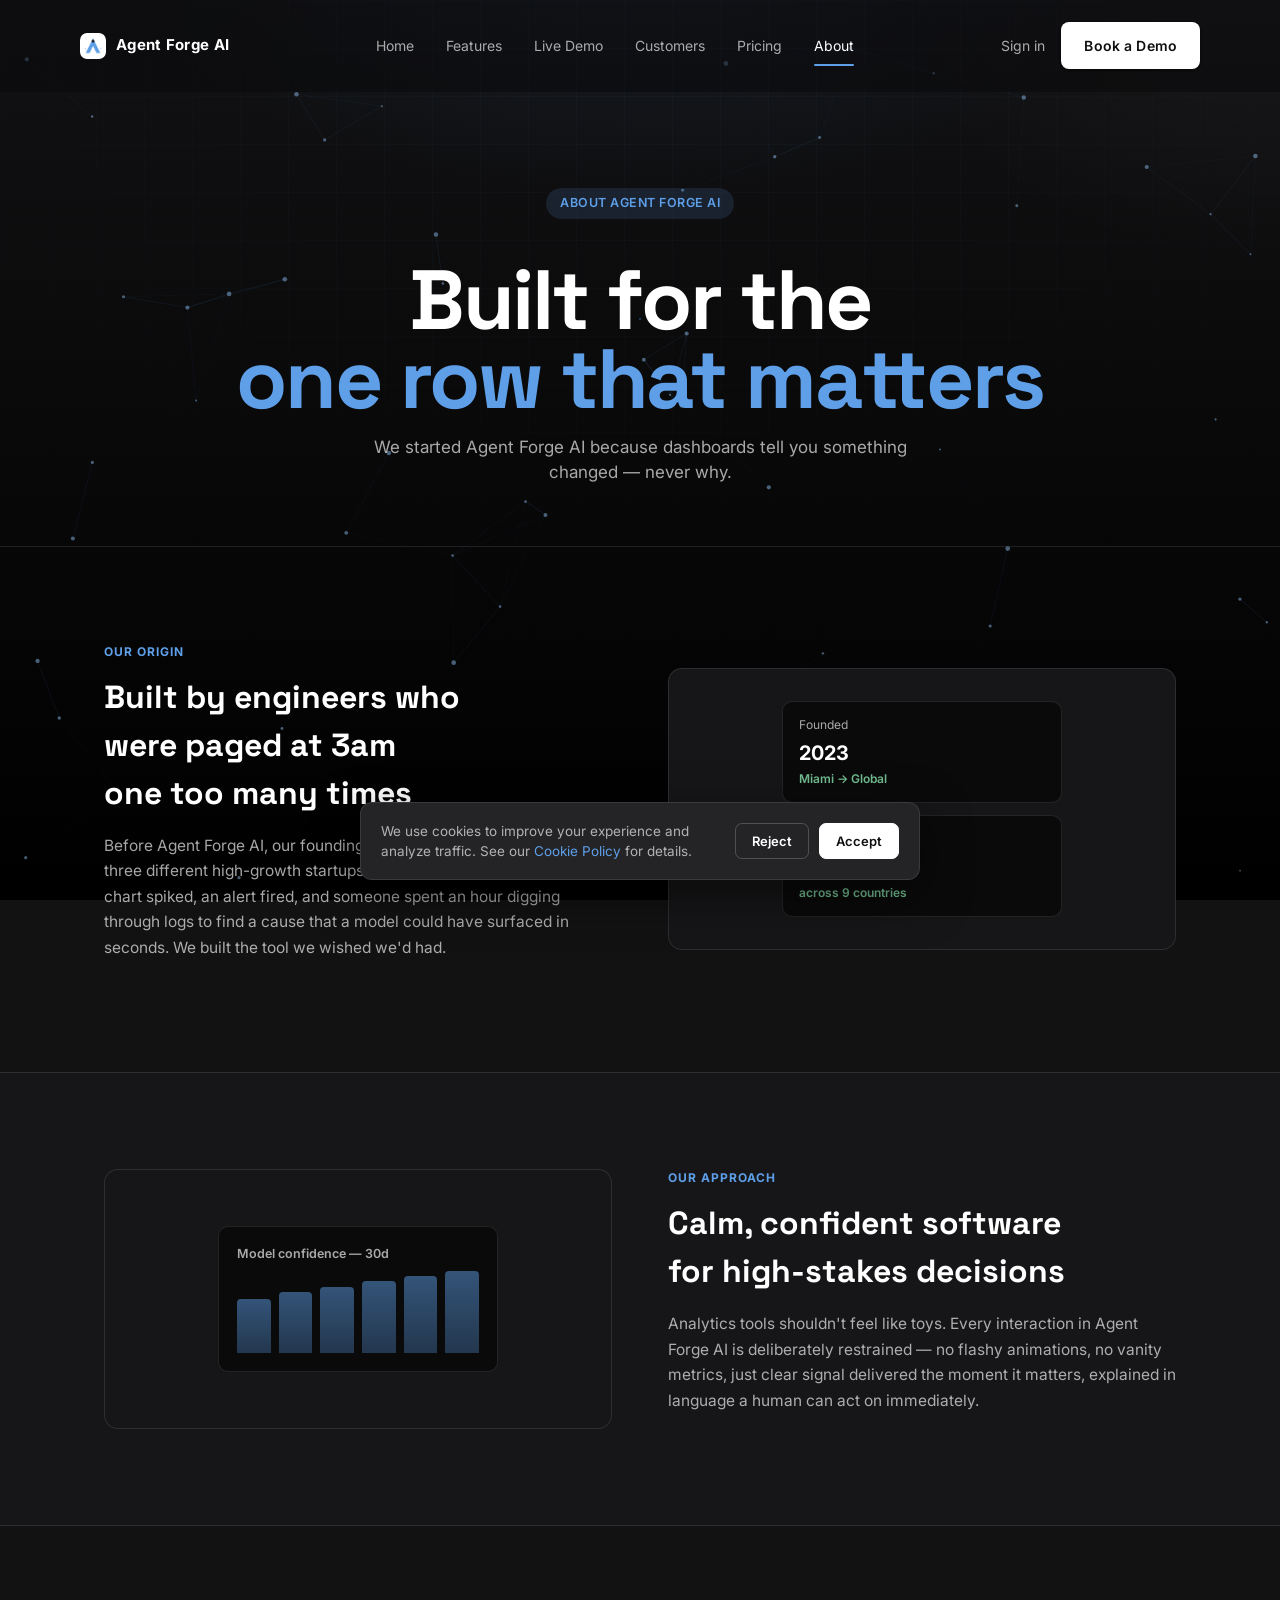
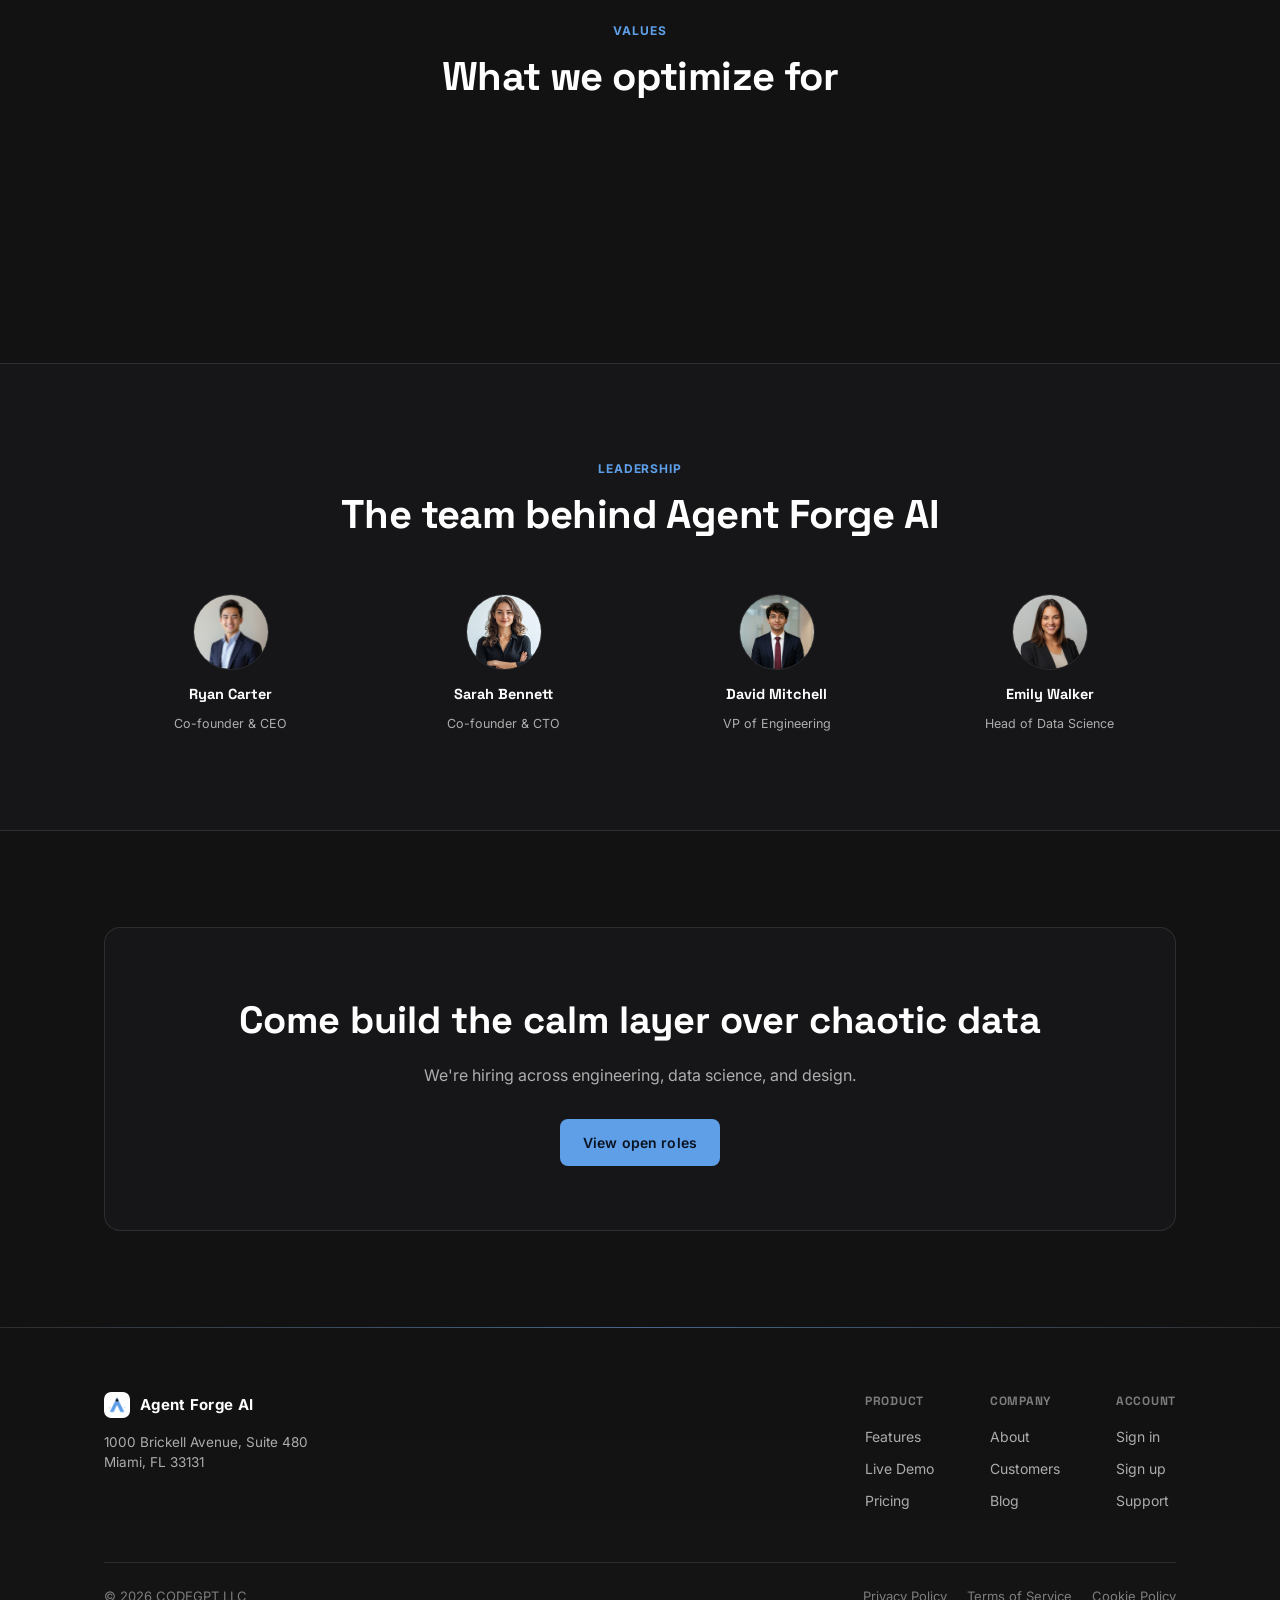
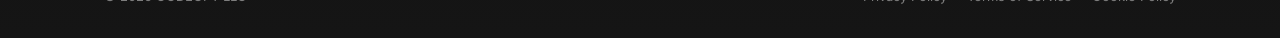
==== about.html @ 3c125296 "Add files via upload" ====
<!DOCTYPE html>
<html lang="en">
<head>
<meta charset="UTF-8" />
<meta name="viewport" content="width=device-width, initial-scale=1.0" />
<title>About — Agent Forge AI</title>
<meta name="color-scheme" content="dark" />
<link rel="icon" href="data:image/svg+xml,%3Csvg xmlns='http://www.w3.org/2000/svg' viewBox='0 0 24 24'%3E%3Crect width='24' height='24' rx='6' fill='%23191919'/%3E%3Cpath d='M7 17L12 7L17 17' stroke='%235E9FE8' stroke-width='1.6' fill='none' stroke-linecap='round' stroke-linejoin='round'/%3E%3C/svg%3E" />
<link rel="preconnect" href="https://fonts.googleapis.com" />
<link rel="preconnect" href="https://fonts.gstatic.com" crossorigin />
<link href="https://fonts.googleapis.com/css2?family=Space+Grotesk:wght@400;500;600;700&family=Inter:wght@400;500;600;700;800&family=JetBrains+Mono:wght@400;500;700&display=swap" rel="stylesheet" />
<link rel="stylesheet" href="assets/styles.css" />
</head>
<body>
<canvas id="aiCanvas" class="ai-bg" aria-hidden="true"></canvas>
<header class="nav" id="siteNav">
  <div class="wrap nav-inner">
    <a href="index.html" class="logo"><img src="assets/images/logo.png" alt="Agent Forge AI logo" class="logo-img" onerror="this.style.display='none';this.nextElementSibling.style.display='flex';" /><span class="logo-mark" style="display:none;"><svg viewBox="0 0 24 24" fill="none"><path d="M7 17L12 7L17 17" stroke="#191919" stroke-width="1.8" stroke-linecap="round" stroke-linejoin="round"/></svg></span>Agent Forge AI</a>
    <nav class="links">
      <a href="index.html">Home</a>
      <a href="features.html">Features</a>
      <a href="demo.html">Live Demo</a>
      <a href="customers.html">Customers</a>
      <a href="pricing.html">Pricing</a>
      <a href="about.html" class="current">About</a>
    </nav>
    <div class="nav-cta">
      <a href="login.html" class="nav-signin">Sign in</a>
      <a href="signup.html" class="btn btn-primary"><span class="btn-label">Book a Demo</span><span class="spinner"></span></a>
    </div>
    <button class="menu-toggle" aria-label="Menu"><svg width="22" height="22" viewBox="0 0 24 24" fill="none" stroke="currentColor" stroke-width="2"><path d="M3 6h18M3 12h18M3 18h18"/></svg></button>
  </div>
</header>

<main>
  <div class="page-header">
      <span class="hero-ring r1"></span>
      <span class="hero-ring r2"></span>
      <span class="hero-ring r3"></span>
    <div class="wrap">
      <span class="hero-eyebrow">About Agent Forge AI</span>
      <h1 class="kinetic-block">
      <span class="k-line k-xl">Built for the</span>
      <span class="k-line k-xl k-accent">one row that matters</span>
      </h1>
      <p>We started Agent Forge AI because dashboards tell you something changed — never why.</p>
    </div>
  </div>

  <section>
    <div class="wrap">
      <div class="editorial-row reveal">
        <div class="editorial-copy">
          <div class="section-eyebrow">Our origin</div>
          <h2>Built by engineers who were paged at 3am one too many times</h2>
          <p>Before Agent Forge AI, our founding team ran data infrastructure at three different high-growth startups. Every outage looked the same: a chart spiked, an alert fired, and someone spent an hour digging through logs to find a cause that a model could have surfaced in seconds. We built the tool we wished we'd had.</p>
        </div>
        <div class="editorial-visual">
          <div class="mock-kpis" style="width:100%;max-width:280px;">
            <div class="mock-kpi"><div class="k-label">Founded</div><div class="k-value">2023</div><div class="k-delta">Miami → Global</div></div>
            <div class="mock-kpi"><div class="k-label">Team</div><div class="k-value">38</div><div class="k-delta">across 9 countries</div></div>
          </div>
        </div>
      </div>
    </div>
  </section>

  <section style="background:var(--surface);border-top:1px solid var(--border-soft);border-bottom:1px solid var(--border-soft);">
    <div class="wrap">
      <div class="editorial-row reverse reveal">
        <div class="editorial-copy">
          <div class="section-eyebrow">Our approach</div>
          <h2>Calm, confident software for high-stakes decisions</h2>
          <p>Analytics tools shouldn't feel like toys. Every interaction in Agent Forge AI is deliberately restrained — no flashy animations, no vanity metrics, just clear signal delivered the moment it matters, explained in language a human can act on immediately.</p>
        </div>
        <div class="editorial-visual"><div class="mock-chart" style="width:100%;max-width:280px;"><div class="mock-chart-title">Model confidence — 30d</div><div class="mock-bars"><i style="height:60%"></i><i style="height:68%"></i><i style="height:74%"></i><i style="height:80%"></i><i style="height:86%"></i><i style="height:92%"></i></div></div></div>
      </div>
    </div>
  </section>

  <section>
    <div class="wrap">
      <div class="section-head reveal">
        <div class="section-eyebrow">Values</div>
        <h2>What we optimize for</h2>
      </div>
      <div class="values-grid reveal-stagger">
        <div class="value-card"><h3>Explainability over automation</h3><p>An alert without a reason is just noise. We ship explanations before we ship new triggers.</p></div>
        <div class="value-card"><h3>Restraint in design</h3><p>Calm, confident motion — never flashy. If an animation doesn't communicate state, it doesn't ship.</p></div>
        <div class="value-card"><h3>Trust through transparency</h3><p>Tenant-isolated models, full audit logs, and no shared training data — by default, for everyone.</p></div>
      </div>
    </div>
  </section>

  <section style="background:var(--surface);border-top:1px solid var(--border-soft);border-bottom:1px solid var(--border-soft);">
    <div class="wrap">
      <div class="section-head reveal">
        <div class="section-eyebrow">Leadership</div>
        <h2>The team behind Agent Forge AI</h2>
      </div>
      <div class="team-grid reveal-stagger">
        <div class="team-card"><img src="assets/images/ryan-carter.jpg" alt="Ryan Carter" class="team-avatar-img" onerror="this.style.display='none';this.nextElementSibling.style.display='flex';" /><div class="team-avatar" style="display:none;">RC</div><h4>Ryan Carter</h4><span>Co-founder &amp; CEO</span></div>
        <div class="team-card"><img src="assets/images/sarah-bennett.jpg" alt="Sarah Bennett" class="team-avatar-img" onerror="this.style.display='none';this.nextElementSibling.style.display='flex';" /><div class="team-avatar" style="display:none;">SB</div><h4>Sarah Bennett</h4><span>Co-founder &amp; CTO</span></div>
        <div class="team-card"><img src="assets/images/david-mitchell.jpg" alt="David Mitchell" class="team-avatar-img" onerror="this.style.display='none';this.nextElementSibling.style.display='flex';" /><div class="team-avatar" style="display:none;">DM</div><h4>David Mitchell</h4><span>VP of Engineering</span></div>
        <div class="team-card"><img src="assets/images/emily-walker.jpg" alt="Emily Walker" class="team-avatar-img" onerror="this.style.display='none';this.nextElementSibling.style.display='flex';" /><div class="team-avatar" style="display:none;">EW</div><h4>Emily Walker</h4><span>Head of Data Science</span></div>
      </div>
    </div>
  </section>

  <section>
    <div class="wrap">
      <div class="cta-band reveal" style="padding:64px 40px;">
        <h2>Come build the calm layer over chaotic data</h2>
        <p>We're hiring across engineering, data science, and design.</p>
        <div class="hero-actions"><a href="#" class="btn btn-accent">View open roles</a></div>
      </div>
    </div>
  </section>
</main>

<footer>
  <div class="wrap">
    <div class="footer-top">
      <div><a href="index.html" class="logo"><img src="assets/images/logo.png" alt="Agent Forge AI logo" class="logo-img" onerror="this.style.display='none';this.nextElementSibling.style.display='flex';" /><span class="logo-mark" style="display:none;"><svg viewBox="0 0 24 24" fill="none"><path d="M7 17L12 7L17 17" stroke="#191919" stroke-width="1.8" stroke-linecap="round" stroke-linejoin="round"/></svg></span>Agent Forge AI</a><p style="color:var(--ink-soft);font-size:13.5px;max-width:300px;margin-top:14px;">1000 Brickell Avenue, Suite 480<br/>Miami, FL 33131</p></div>
      <div class="footer-cols">
        <div class="footer-col"><h4>Product</h4><a href="features.html">Features</a><a href="demo.html">Live Demo</a><a href="pricing.html">Pricing</a></div>
        <div class="footer-col"><h4>Company</h4><a href="about.html">About</a><a href="customers.html">Customers</a><a href="blog.html">Blog</a></div>
        <div class="footer-col"><h4>Account</h4><a href="login.html">Sign in</a><a href="signup.html">Sign up</a><a href="support.html">Support</a></div>
      </div>
    </div>
    <div class="footer-bottom"><span>© <span class="js-year">2026</span> CODEGPT LLC</span><div class="footer-legal"><a href="privacy.html">Privacy Policy</a><a href="terms.html">Terms of Service</a><a href="cookies.html">Cookie Policy</a></div></div>
  </div>
</footer>

<div class="cookie-banner" id="cookieBanner"><p>We use cookies to improve your experience and analyze traffic. See our <a href="cookies.html" style="color:var(--accent);">Cookie Policy</a> for details.</p><div class="cookie-actions"><button class="reject" id="cookieReject">Reject</button><button class="accept" id="cookieAccept">Accept</button></div></div>

<script src="assets/script.js"></script>
</body>
</html>
---- assets/styles.css ----
/* ============================================================
   Zyvenqa AI — Dark, Multi-page Hi-Fi Website
   Shared design system: color tokens, motion tokens, components
   ============================================================ */

:root{
  /* Dark color tokens */
  --canvas:#0A0A0B;
  --canvas-2:#121214;
  --surface:#161618;
  --raised:#242427;
  --ink:#FFFFFF;
  --ink-soft:rgba(255,255,255,0.65);
  --ink-faint:rgba(255,255,255,0.45);
  --border:rgba(255,255,255,0.20);
  --border-soft:rgba(255,255,255,0.10);
  --accent:#5E9FE8;
  --accent-ink:#0B1220;
  --accent-soft:rgba(94,159,232,0.14);
  --green:#72BC8F;
  --green-soft:rgba(114,188,143,0.14);
  --orange:#DE9255;
  --orange-soft:rgba(222,146,85,0.14);
  --red:#E97366;
  --red-soft:rgba(233,115,102,0.14);

  --shadow-1: 0 1px 2px rgba(0,0,0,.24), 0 1px 3px rgba(0,0,0,.28);
  --shadow-2: 0 4px 16px rgba(0,0,0,.36);
  --shadow-3: 0 16px 48px rgba(0,0,0,.5);

  --duration-instant:120ms;
  --duration-fast:180ms;
  --duration-medium:300ms;
  --duration-slow:450ms;
  --duration-section:550ms;
  --ease-out-premium: cubic-bezier(0.16,1,0.3,1);
  --ease-in-soft: cubic-bezier(0.4,0,1,1);
  --ease-overshoot: cubic-bezier(0.34,1.4,0.64,1);
}

*,*::before,*::after{box-sizing:border-box;}
html{scroll-behavior:smooth;}
body{
  margin:0;
  font-family:-apple-system,BlinkMacSystemFont,"Segoe UI",Roboto,Helvetica,Arial,sans-serif;
  font-feature-settings:"kern" 1,"liga" 1;
  color:var(--ink);
  background:
    radial-gradient(ellipse 900px 480px at 50% -10%, rgba(94,159,232,0.10), transparent 60%),
    radial-gradient(ellipse 700px 500px at 100% 0%, rgba(255,255,255,0.035), transparent 55%),
    linear-gradient(180deg, var(--canvas-2) 0%, var(--canvas) 42%, #000000 100%);
  background-attachment:fixed;
  -webkit-font-smoothing:antialiased;
  line-height:1.5;
}
img,svg{display:block;max-width:100%;}
a{color:inherit;text-decoration:none;}
button{font-family:inherit;}
::selection{background:var(--accent);color:var(--accent-ink);}
h1,h2,h3,h4{text-wrap:balance;font-family:'Space Grotesk',-apple-system,sans-serif;}
body{font-family:'Inter',-apple-system,BlinkMacSystemFont,"Segoe UI",Roboto,Helvetica,Arial,sans-serif;}
:focus-visible{outline:2px solid var(--accent);outline-offset:2px;border-radius:4px;}
.btn:focus-visible{outline-offset:3px;}

.wrap{max-width:1120px;margin:0 auto;padding:0 24px;}
@media (max-width:640px){.wrap{padding:0 20px;}}

/* ---------- Reveal-on-scroll ---------- */
.reveal{opacity:0;transform:translateY(16px);transition:opacity var(--duration-section) var(--ease-out-premium), transform var(--duration-section) var(--ease-out-premium);}
.reveal.is-visible{opacity:1;transform:translateY(0);}
.reveal-stagger > *{opacity:0;transform:translateY(16px);transition:opacity var(--duration-medium) var(--ease-out-premium), transform var(--duration-medium) var(--ease-out-premium);}
.reveal-stagger.is-visible > *{opacity:1;transform:translateY(0);}

@media (prefers-reduced-motion: reduce){
  html{scroll-behavior:auto;}
  .reveal, .reveal-stagger > *{transition:opacity 150ms linear !important; transform:none !important;}
  .parallax-el{transform:none !important;}
  *{animation-duration:0.001ms !important;}
}

/* ---------- Navbar ---------- */
header.nav{
  position:sticky;top:0;z-index:100;
  background:rgba(10,10,11,0.55);
  backdrop-filter:blur(0px);
  border-bottom:1px solid transparent;
  transition:background var(--duration-medium) var(--ease-out-premium), backdrop-filter var(--duration-medium) var(--ease-out-premium), border-color var(--duration-medium) var(--ease-out-premium), padding var(--duration-medium) var(--ease-out-premium);
}
header.nav.scrolled{
  background:rgba(10,10,11,0.8);
  backdrop-filter:blur(14px);
  border-bottom:1px solid var(--border-soft);
  box-shadow:0 8px 24px rgba(0,0,0,0.28);
}
.nav-inner{display:flex;align-items:center;justify-content:space-between;padding:22px 0;transition:padding var(--duration-medium) var(--ease-out-premium);}
header.nav.scrolled .nav-inner{padding:14px 0;}
.logo{display:flex;align-items:center;gap:10px;font-weight:700;font-size:15px;letter-spacing:0.02em;}
.logo-mark{width:26px;height:26px;border-radius:7px;background:var(--ink);display:flex;align-items:center;justify-content:center;}
.logo-img{width:26px;height:26px;border-radius:7px;object-fit:cover;display:block;}
.legal-doc{padding:20px 0 80px;}
.legal-doc h3{font-family:'Space Grotesk',sans-serif;font-size:20px;margin:36px 0 10px;color:var(--ink);}
.legal-doc p{color:var(--ink-soft);font-size:15px;line-height:1.7;margin-bottom:4px;}
.legal-doc p strong{color:var(--ink);}
.footer-legal a.current{color:var(--accent);}
.logo-mark svg{width:14px;height:14px;}
nav.links{display:flex;gap:32px;font-size:14px;color:var(--ink-soft);}
nav.links a{position:relative;padding:4px 0;transition:color var(--duration-fast) var(--ease-out-premium);}
nav.links a:hover, nav.links a.current{color:var(--ink);}
nav.links a.current::after{content:'';position:absolute;left:0;right:0;bottom:-6px;height:2px;background:var(--accent);border-radius:2px;}
.nav-cta{display:flex;align-items:center;gap:16px;}
.nav-signin{font-size:14px;color:var(--ink-soft);transition:color var(--duration-fast) var(--ease-out-premium);}
.nav-signin:hover{color:var(--ink);}
.menu-toggle{display:none;background:none;border:none;cursor:pointer;padding:8px;color:var(--ink);}
@media (max-width:860px){
  nav.links{display:none;}
  .menu-toggle{display:block;}
}

/* ---------- Buttons ---------- */
.btn{
  display:inline-flex;align-items:center;justify-content:center;gap:8px;position:relative;
  padding:12px 22px;border-radius:8px;font-size:14px;font-weight:600;letter-spacing:0.01em;
  border:1px solid transparent;cursor:pointer;white-space:nowrap;
  transition:background var(--duration-fast) var(--ease-out-premium), transform var(--duration-fast) var(--ease-out-premium), box-shadow var(--duration-fast) var(--ease-out-premium), border-color var(--duration-fast) var(--ease-out-premium);
  min-height:44px;
}
.btn-primary{background:var(--ink);color:#101010;box-shadow:0 1px 0 rgba(255,255,255,0.4) inset, var(--shadow-1);}
.btn-primary:hover{background:#e9e9e9;transform:translateY(-1px);box-shadow:var(--shadow-2);}
.btn-primary:active{transform:scale(0.98);transition-duration:80ms;}
.btn-accent{background:var(--accent);color:#0B1220;}
.btn-accent:hover{background:#77adec;transform:translateY(-1px);box-shadow:var(--shadow-2);}
.btn-accent:active{transform:scale(0.98);transition-duration:80ms;}
.btn-outline{background:transparent;color:var(--ink);border-color:var(--border);}
.btn-outline:hover{border-color:var(--ink);transform:translateY(-1px);}
.btn-outline:active{transform:scale(0.98);transition-duration:80ms;}
.btn[disabled]{opacity:0.5;cursor:not-allowed;transform:none !important;box-shadow:none !important;}
.btn .spinner{display:none;width:14px;height:14px;border-radius:50%;border:2px solid rgba(0,0,0,0.25);border-top-color:#101010;animation:spin 0.7s linear infinite;}
.btn-outline .spinner{border:2px solid rgba(255,255,255,0.25);border-top-color:#fff;}
.btn.is-loading .btn-label{opacity:0;position:absolute;}
.btn.is-loading .spinner{display:inline-block;}
@keyframes spin{to{transform:rotate(360deg);}}
.btn-block{width:100%;}
.btn-sm{padding:9px 18px;font-size:13px;min-height:36px;}

/* ---------- AI ambient background (neural / particle / circuit) ---------- */
.ai-bg{position:fixed;inset:0;width:100vw;height:100vh;z-index:-1;pointer-events:none;display:block;opacity:0.85;}
body{position:relative;}
body::after{content:'';position:fixed;inset:0;z-index:-2;pointer-events:none;
  background-image:
    linear-gradient(rgba(94,159,232,0.05) 1px, transparent 1px),
    linear-gradient(90deg, rgba(94,159,232,0.05) 1px, transparent 1px);
  background-size:48px 48px;
  mask-image:radial-gradient(ellipse 1200px 900px at 50% 0%, rgba(0,0,0,0.9), transparent 75%);
  -webkit-mask-image:radial-gradient(ellipse 1200px 900px at 50% 0%, rgba(0,0,0,0.9), transparent 75%);
}
.hero{position:relative;}
.hero-orb{position:absolute;border-radius:50%;filter:blur(2px);pointer-events:none;z-index:0;}
.hero-ring{position:absolute;top:50%;left:50%;border:1px solid rgba(94,159,232,0.16);border-radius:50%;transform:translate(-50%,-50%);pointer-events:none;z-index:0;animation:ringPulse 6s ease-in-out infinite;}
.hero-ring.r2{animation-delay:1.4s;}
.hero-ring.r3{animation-delay:2.8s;}
@keyframes ringPulse{0%{transform:translate(-50%,-50%) scale(0.86);opacity:0;}20%{opacity:0.55;}80%{opacity:0;}100%{transform:translate(-50%,-50%) scale(1.25);opacity:0;}}
@media (prefers-reduced-motion: reduce){.hero-ring{animation:none;display:none;}}

/* ---------- Kinetic editorial typography (illumicell-inspired) ---------- */
.kinetic-block{display:block;}
.k-line{display:block;font-weight:800;line-height:0.94;letter-spacing:-0.025em;margin:0;}
.k-line.k-xl{font-size:clamp(48px,9vw,128px);}
.k-line.k-sm{font-size:clamp(22px,2.6vw,34px);font-weight:400;color:var(--ink-soft);letter-spacing:-0.01em;margin:6px 0;}
.k-line.k-accent{color:var(--accent);}
.k-line.k-outline{color:transparent;-webkit-text-stroke:1.5px var(--ink);}

.statement{padding:160px 0;text-align:center;position:relative;overflow:hidden;}
.statement::before{content:'';position:absolute;top:20%;left:50%;transform:translateX(-50%);width:900px;height:500px;background:radial-gradient(ellipse at center, rgba(94,159,232,0.10) 0%, transparent 70%);pointer-events:none;}
.statement .wrap{position:relative;z-index:1;}
.statement .wrap::before{content:'';position:absolute;inset:-48px -32px;background:radial-gradient(ellipse at center, var(--canvas) 58%, rgba(10,10,11,0.7) 78%, transparent 100%);z-index:-1;pointer-events:none;}
.statement .k-line.k-xl{font-size:clamp(38px,7vw,96px);text-shadow:0 2px 24px var(--canvas);}
.statement-sub{position:relative;margin-top:32px;color:var(--ink-soft);font-size:17px;max-width:520px;margin-left:auto;margin-right:auto;text-shadow:0 2px 16px var(--canvas);}
.product-tour{margin-top:56px;}
.tour-grid{display:grid;grid-template-columns:repeat(3,1fr);gap:24px;}
@media (max-width:900px){.tour-grid{grid-template-columns:1fr;}}
.tour-card{background:var(--surface);border:1px solid var(--border-soft);border-radius:16px;overflow:hidden;}
.tour-card-head{padding:16px 20px;border-bottom:1px solid var(--border-soft);display:flex;align-items:center;justify-content:space-between;}
.tour-card-head span{font-size:13px;font-weight:600;color:var(--ink-soft);}
.tour-card-body{padding:20px;min-height:180px;position:relative;}
.tour-anomaly{position:relative;height:150px;display:flex;align-items:flex-end;gap:5px;}
.tour-anomaly i{flex:1;background:linear-gradient(180deg,rgba(94,159,232,0.85),rgba(94,159,232,0.35));border-radius:3px 3px 0 0;animation:tourBar 2.4s ease-in-out infinite;}
.tour-anomaly i.spike{background:linear-gradient(180deg,var(--red),rgba(239,90,90,0.35));animation:tourSpike 2.4s ease-in-out infinite;}
@keyframes tourBar{0%,100%{transform:scaleY(0.85);}50%{transform:scaleY(1);}}
@keyframes tourSpike{0%,100%{transform:scaleY(0.4);}45%{transform:scaleY(0.4);}55%{transform:scaleY(1);}70%{transform:scaleY(1);}100%{transform:scaleY(0.4);}}
.tour-alert{position:absolute;top:10px;right:14px;background:var(--red-soft);color:var(--red);font-size:11px;font-weight:700;padding:4px 9px;border-radius:20px;opacity:0;animation:tourAlertPop 2.4s ease-in-out infinite;}
@keyframes tourAlertPop{0%,50%{opacity:0;transform:translateY(-4px);}60%,90%{opacity:1;transform:translateY(0);}100%{opacity:0;}}
.tour-forecast{height:150px;position:relative;}
.tour-forecast svg{width:100%;height:100%;}
.tour-forecast-line{stroke-dasharray:4 260;animation:tourDraw 3.5s ease-in-out infinite;}
@keyframes tourDraw{0%{stroke-dashoffset:264;}60%{stroke-dashoffset:0;}100%{stroke-dashoffset:0;}}
.tour-report{display:flex;flex-direction:column;gap:10px;height:150px;justify-content:center;}
.tour-report-row{display:flex;align-items:center;gap:10px;font-size:12.5px;color:var(--ink-soft);opacity:0;animation:tourRowIn 3s ease-in-out infinite;}
.tour-report-row:nth-child(1){animation-delay:0s;}
.tour-report-row:nth-child(2){animation-delay:0.4s;}
.tour-report-row:nth-child(3){animation-delay:0.8s;}
.tour-report-row:nth-child(4){animation-delay:1.2s;}
@keyframes tourRowIn{0%{opacity:0;transform:translateX(-6px);}20%,80%{opacity:1;transform:translateX(0);}100%{opacity:0;}}
.tour-report-dot{width:7px;height:7px;border-radius:50%;background:var(--green);flex-shrink:0;}

.stat-giant-grid{display:grid;grid-template-columns:repeat(4,1fr);gap:20px;text-align:center;align-items:start;}
.stat-giant{min-width:0;overflow:hidden;padding:0 6px;}
.stat-giant .sg-value{font-family:'JetBrains Mono',monospace;font-size:clamp(26px,3.6vw,50px);font-weight:700;line-height:1;letter-spacing:-0.02em;white-space:nowrap;}
.stat-giant .sg-value .sg-unit{font-size:0.42em;vertical-align:0.5em;font-weight:700;color:var(--accent);}
.stat-giant .sg-label{margin-top:16px;font-size:11.5px;color:var(--ink-faint);text-transform:uppercase;letter-spacing:0.06em;font-weight:700;white-space:nowrap;}
.stat-giant .sg-desc{margin-top:6px;font-size:13.5px;color:var(--ink-soft);}
.stat-giant-divider{display:none;}
@media (max-width:760px){.stat-giant-grid{grid-template-columns:repeat(2,1fr);gap:36px 16px;}}
@media (max-width:480px){.stat-giant-grid{grid-template-columns:1fr;}}

/* ---------- Hero ---------- */
.hero{padding:96px 0 72px;position:relative;overflow:hidden;text-align:center;}
.hero::before{content:'';position:absolute;top:-220px;left:50%;transform:translateX(-50%);width:1100px;height:560px;background:radial-gradient(ellipse at center, rgba(94,159,232,0.16) 0%, rgba(94,159,232,0.05) 45%, transparent 72%);pointer-events:none;z-index:0;}
.hero > .wrap{position:relative;z-index:1;}
.hero-eyebrow{display:inline-flex;align-items:center;gap:8px;font-size:12.5px;font-weight:600;letter-spacing:0.04em;text-transform:uppercase;color:var(--accent);background:var(--accent-soft);padding:6px 14px;border-radius:100px;margin-bottom:28px;opacity:0;transform:translateY(10px);animation:heroIn var(--duration-section) var(--ease-out-premium) 100ms forwards;}
.hero h1{
  font-size:clamp(34px,6vw,68px);line-height:1.06;font-weight:700;
  letter-spacing:0.01em;margin:0 0 28px;
  opacity:0;transform:translateY(14px);animation:heroIn var(--duration-section) var(--ease-out-premium) 180ms forwards;
}
.hero h1 .spaced{letter-spacing:0.14em;}
.hero h1 .accent-word{color:var(--accent);}
.hero p.sub{
  font-size:19px;color:var(--ink-soft);max-width:620px;margin:0 auto 40px;
  opacity:0;transform:translateY(14px);animation:heroIn var(--duration-section) var(--ease-out-premium) 260ms forwards;
}
.hero-actions{display:flex;gap:14px;justify-content:center;flex-wrap:wrap;
  opacity:0;transform:translateY(14px);animation:heroIn var(--duration-section) var(--ease-out-premium) 340ms forwards;}
.hero-note{margin-top:18px;font-size:13px;color:var(--ink-faint);
  opacity:0;animation:fadeOnly var(--duration-section) var(--ease-out-premium) 420ms forwards;}
@keyframes heroIn{to{opacity:1;transform:translateY(0);}}
@keyframes fadeOnly{to{opacity:1;}}

.hero-mock{
  margin:64px auto 0;max-width:920px;border-radius:14px;border:1px solid var(--border-soft);
  background:var(--surface);box-shadow:var(--shadow-3);overflow:hidden;
  opacity:0;transform:translateY(24px);animation:heroIn 700ms var(--ease-out-premium) 460ms forwards;
}
.hero-mock-bar{display:flex;gap:6px;padding:12px 16px;border-bottom:1px solid var(--border-soft);background:var(--raised);}
.hero-mock-bar span{width:10px;height:10px;border-radius:50%;background:rgba(255,255,255,0.2);}
.hero-mock-body{padding:28px;display:grid;grid-template-columns:1.3fr 1fr;gap:20px;text-align:left;}
@media (max-width:700px){.hero-mock-body{grid-template-columns:1fr;}}
.mock-chart{background:var(--canvas);border:1px solid var(--border-soft);border-radius:10px;padding:18px;}
.mock-chart-head{display:flex;align-items:center;justify-content:space-between;margin-bottom:14px;}
.mock-chart-title{font-size:12.5px;color:var(--ink-soft);font-weight:600;}
.live-dot{display:inline-flex;align-items:center;gap:6px;font-size:10.5px;font-weight:700;letter-spacing:0.04em;text-transform:uppercase;color:var(--green);}
.live-dot-core{width:7px;height:7px;border-radius:50%;background:var(--green);animation:livePulse 1.8s ease-out infinite;}
@keyframes livePulse{0%{box-shadow:0 0 0 0 rgba(114,188,143,0.55);}70%{box-shadow:0 0 0 8px rgba(114,188,143,0);}100%{box-shadow:0 0 0 0 rgba(114,188,143,0);}}
.mock-bars{position:relative;display:flex;align-items:flex-end;gap:8px;height:90px;}
.mock-bars i{flex:1;background:linear-gradient(180deg,rgba(94,159,232,0.9),rgba(94,159,232,0.55));opacity:0.55;border-radius:4px 4px 0 0;position:relative;z-index:1;}
.mock-line{position:absolute;inset:0;width:100%;height:100%;z-index:2;overflow:visible;}
.mock-chart-foot{display:flex;justify-content:space-between;margin-top:10px;font-size:10.5px;color:var(--ink-faint);}
@media (prefers-reduced-motion: reduce){.live-dot-core{animation:none;}}
.mock-kpis{display:flex;flex-direction:column;gap:12px;}
.mock-kpi{background:var(--canvas);border:1px solid var(--border-soft);border-radius:10px;padding:14px 16px;}
.mock-kpi .k-label{font-size:12px;color:var(--ink-soft);}
.mock-kpi .k-value{font-size:20px;font-weight:700;margin-top:4px;}
.mock-kpi .k-delta{font-size:12px;color:var(--green);margin-top:2px;font-weight:600;}

/* ---------- Page header (non-home pages) ---------- */
.page-header{padding:96px 0 60px;text-align:center;border-bottom:1px solid var(--border-soft);position:relative;overflow:hidden;}
.page-header .section-eyebrow{justify-content:center;display:flex;}
.page-header h1{font-size:clamp(32px,5vw,52px);margin:14px 0 16px;font-weight:700;letter-spacing:-0.01em;}
.page-header p{color:var(--ink-soft);max-width:600px;margin:16px auto 0;font-size:17px;position:relative;z-index:1;}
.page-header .hero-eyebrow{position:relative;z-index:1;}
.page-header .kinetic-block{position:relative;z-index:1;}
.page-header .k-line.k-xl{font-size:clamp(38px,7vw,84px);}

/* ---------- Trust strip ---------- */
.trust{padding:36px 0;border-top:1px solid var(--border-soft);border-bottom:1px solid var(--border-soft);}
.trust-label{text-align:center;font-size:12.5px;color:var(--ink-faint);letter-spacing:0.04em;text-transform:uppercase;margin-bottom:26px;}
.trust-track-wrap{overflow:hidden;position:relative;-webkit-mask-image:linear-gradient(90deg,transparent,#000 8%,#000 92%,transparent);mask-image:linear-gradient(90deg,transparent,#000 8%,#000 92%,transparent);}
.trust-track{display:flex;gap:64px;width:max-content;animation:scrollTrack 32s linear infinite;}
.trust-track-wrap:hover .trust-track{animation-play-state:paused;}
.trust-track span{font-size:18px;font-weight:700;color:var(--ink-soft);opacity:0.6;white-space:nowrap;letter-spacing:0.01em;}
@keyframes scrollTrack{from{transform:translateX(0);}to{transform:translateX(-50%);}}

/* ---------- Trust signals ---------- */
.trust-signals{background:var(--surface);border-bottom:1px solid var(--border-soft);}
.trust-grid{display:grid;grid-template-columns:repeat(4,1fr);gap:20px;}
@media (max-width:860px){.trust-grid{grid-template-columns:repeat(2,1fr);}}
@media (max-width:600px){.trust-grid{grid-template-columns:1fr;}}
.trust-card{background:var(--canvas);border:1px solid var(--border-soft);border-radius:12px;padding:24px;transition:transform var(--duration-medium) var(--ease-out-premium), border-color var(--duration-medium) var(--ease-out-premium);}
.trust-card:hover{transform:translateY(-3px);border-color:rgba(255,255,255,0.3);}
.trust-icon{width:40px;height:40px;border-radius:9px;background:var(--green-soft);display:flex;align-items:center;justify-content:center;margin-bottom:16px;}
.trust-icon svg{width:19px;height:19px;color:var(--green);}
.trust-card h3{font-size:16px;margin:0 0 8px;font-weight:600;}
.trust-card p{font-size:14px;color:var(--ink-soft);margin:0;line-height:1.55;}

/* ---------- Sections generic ---------- */
section{padding:96px 0;}
.section-head{max-width:640px;margin:0 auto 56px;text-align:center;}
.section-eyebrow{font-size:12px;font-weight:700;letter-spacing:0.08em;text-transform:uppercase;color:var(--accent);margin-bottom:14px;}
.section-head h2{font-size:clamp(28px,3.6vw,40px);line-height:1.15;margin:0 0 16px;font-weight:700;letter-spacing:-0.015em;}
.section-head p{color:var(--ink-soft);font-size:16.5px;margin:0;}

/* ---------- Feature cards ---------- */
.features-grid{display:grid;grid-template-columns:repeat(3,1fr);gap:20px;}
@media (max-width:860px){.features-grid{grid-template-columns:repeat(2,1fr);}}
@media (max-width:600px){.features-grid{grid-template-columns:1fr;}}
.feature-card{
  background:var(--surface);border:1px solid var(--border-soft);border-radius:12px;padding:26px;
  box-shadow:var(--shadow-1);position:relative;overflow:hidden;
  transition:transform var(--duration-medium) var(--ease-out-premium), box-shadow var(--duration-medium) var(--ease-out-premium), border-color var(--duration-medium) var(--ease-out-premium);
}
.feature-card::before{content:'';position:absolute;top:0;left:0;right:0;height:2px;background:linear-gradient(90deg, var(--accent), transparent);opacity:0;transition:opacity var(--duration-medium) var(--ease-out-premium);}
.feature-card:hover{transform:translateY(-3px);box-shadow:var(--shadow-2);border-color:rgba(255,255,255,0.3);}
.feature-card:hover::before{opacity:1;}
.feature-icon{width:42px;height:42px;border-radius:9px;background:var(--accent-soft);display:flex;align-items:center;justify-content:center;margin-bottom:18px;transition:transform var(--duration-medium) var(--ease-out-premium);}
.feature-card:hover .feature-icon{transform:scale(1.06);}
.feature-icon svg{width:20px;height:20px;color:var(--accent);}
.feature-card h3{font-size:17px;margin:0 0 8px;font-weight:600;}
.feature-card p{font-size:14.5px;color:var(--ink-soft);margin:0;line-height:1.55;}

/* ---------- Stats ---------- */
.stats{background:var(--surface);border-top:1px solid var(--border-soft);border-bottom:1px solid var(--border-soft);}
.stats-grid{display:grid;grid-template-columns:repeat(4,1fr);gap:24px;text-align:center;}
@media (max-width:760px){.stats-grid{grid-template-columns:repeat(2,1fr);}}
.stat-value{font-size:clamp(30px,4vw,42px);font-weight:700;letter-spacing:-0.01em;transition:transform var(--duration-medium) var(--ease-overshoot);}
.stat-value.pulse{transform:scale(1.03);}
.stat-label{font-size:13.5px;color:var(--ink-soft);margin-top:8px;}

/* ---------- Live demo tool ---------- */
.demo-panel{
  max-width:820px;margin:0 auto;border:1px solid var(--border-soft);border-radius:14px;overflow:hidden;
  box-shadow:var(--shadow-2);background:var(--surface);
}
.demo-head{padding:20px 26px;border-bottom:1px solid var(--border-soft);background:var(--raised);display:flex;align-items:center;justify-content:space-between;}
.demo-head span{font-size:13px;color:var(--ink-soft);font-weight:600;}
.demo-body{padding:26px;}
.demo-form{display:flex;gap:10px;flex-wrap:wrap;}
.demo-input{
  flex:1;min-width:220px;border:1px solid var(--border);border-radius:8px;padding:12px 14px;font-size:14.5px;
  transition:border-color var(--duration-fast) var(--ease-out-premium), box-shadow var(--duration-fast) var(--ease-out-premium);
  outline:none;background:var(--canvas);color:var(--ink);
}
.demo-input::placeholder{color:var(--ink-faint);}
.demo-input:focus{border-color:var(--accent);box-shadow:0 0 0 3px var(--accent-soft);}
.demo-result-area{margin-top:22px;min-height:150px;}
.demo-placeholder{color:var(--ink-soft);font-size:14px;padding:30px 0;text-align:center;}
.skeleton-row{height:14px;border-radius:6px;margin-bottom:10px;background:linear-gradient(90deg,var(--raised) 25%,#4a4a48 37%,var(--raised) 63%);background-size:400% 100%;animation:shimmer 1.2s linear infinite;}
@media (prefers-reduced-motion: reduce){.skeleton-row{animation:none;opacity:0.7;}}
@keyframes shimmer{0%{background-position:100% 0;}100%{background-position:0 0;}}
.skeleton-row.w-80{width:80%;} .skeleton-row.w-60{width:60%;} .skeleton-row.w-90{width:90%;}
.result-grid{display:grid;grid-template-columns:repeat(3,1fr);gap:14px;opacity:0;transform:translateY(10px);transition:opacity var(--duration-slow) var(--ease-out-premium), transform var(--duration-slow) var(--ease-out-premium);}
.result-grid.show{opacity:1;transform:translateY(0);}
@media (max-width:600px){.result-grid{grid-template-columns:1fr;}}
.result-kpi{border:1px solid var(--border-soft);border-radius:10px;padding:16px;background:var(--canvas);}
.result-kpi .rk-label{font-size:12px;color:var(--ink-soft);}
.result-kpi .rk-value{font-size:21px;font-weight:700;margin-top:6px;}
.result-kpi .rk-tag{display:inline-block;margin-top:8px;font-size:11.5px;font-weight:700;padding:3px 8px;border-radius:100px;}
.rk-tag.ok{background:var(--green-soft);color:var(--green);}
.rk-tag.warn{background:var(--orange-soft);color:var(--orange);}

/* ---------- Testimonials ---------- */
.testi-wrap{max-width:720px;margin:0 auto;position:relative;min-height:230px;}
.testi-slide{position:absolute;inset:0;opacity:0;transform:scale(0.96);transition:opacity var(--duration-medium) var(--ease-out-premium), transform var(--duration-medium) var(--ease-out-premium);pointer-events:none;text-align:center;}
.testi-slide.active{opacity:1;transform:scale(1);pointer-events:auto;}
.testi-slide p{font-size:20px;line-height:1.5;font-weight:500;margin:0 0 24px;}
.testi-person{display:flex;align-items:center;justify-content:center;gap:12px;}
.testi-avatar{width:38px;height:38px;border-radius:50%;background:var(--accent);color:#0B1220;display:flex;align-items:center;justify-content:center;font-size:13px;font-weight:700;}
.testi-avatar-img{width:38px;height:38px;border-radius:50%;object-fit:cover;display:block;}
.testi-name{font-size:14px;font-weight:600;}
.testi-role{font-size:13px;color:var(--ink-soft);}
.testi-dots{display:flex;gap:8px;justify-content:center;margin-top:28px;}
.testi-dots button{width:7px;height:7px;border-radius:50%;background:var(--border);border:none;cursor:pointer;padding:0;transition:background var(--duration-fast) var(--ease-out-premium), transform var(--duration-fast) var(--ease-out-premium);}
.testi-dots button.active{background:var(--ink);transform:scale(1.3);}

/* ---------- Case study cards (customers page) ---------- */
.case-grid{display:grid;grid-template-columns:repeat(3,1fr);gap:20px;}
@media (max-width:860px){.case-grid{grid-template-columns:1fr;}}
.case-card{background:var(--surface);border:1px solid var(--border-soft);border-radius:12px;padding:26px;transition:transform var(--duration-medium) var(--ease-out-premium), box-shadow var(--duration-medium) var(--ease-out-premium), border-color var(--duration-medium) var(--ease-out-premium);}
.case-card:hover{transform:translateY(-3px);box-shadow:var(--shadow-2);border-color:rgba(255,255,255,0.3);}
.case-metric{font-size:32px;font-weight:700;color:var(--accent);margin-bottom:8px;}
.case-card h3{font-size:15px;margin:0 0 10px;font-weight:600;}
.case-card p{font-size:13.5px;color:var(--ink-soft);margin:0;}

/* ---------- Integrations ---------- */
.integrations-grid{display:grid;grid-template-columns:repeat(4,1fr);gap:16px;}
@media (max-width:860px){.integrations-grid{grid-template-columns:repeat(3,1fr);}}
@media (max-width:600px){.integrations-grid{grid-template-columns:repeat(2,1fr);}}
.integration-chip{display:flex;align-items:center;gap:12px;background:var(--surface);border:1px solid var(--border-soft);border-radius:11px;padding:16px 18px;transition:transform var(--duration-medium) var(--ease-out-premium), border-color var(--duration-medium) var(--ease-out-premium);}
.integration-chip:hover{transform:translateY(-3px);border-color:rgba(255,255,255,0.3);}
.integration-chip .ic-mark{width:32px;height:32px;border-radius:8px;background:var(--accent-soft);color:var(--accent);display:flex;align-items:center;justify-content:center;font-weight:700;font-size:12.5px;flex-shrink:0;}
.integration-chip .ic-name{font-size:14px;font-weight:600;}
.integration-chip .ic-type{font-size:12px;color:var(--ink-faint);}
.integration-chip{position:relative;overflow:hidden;}
.ic-status{position:absolute;top:12px;right:12px;width:7px;height:7px;border-radius:50%;background:var(--green);box-shadow:0 0 0 0 rgba(52,199,89,0.5);animation:icPulse 2.2s ease-out infinite;}
.integration-chip:nth-child(2n) .ic-status{animation-delay:0.5s;}
.integration-chip:nth-child(3n) .ic-status{animation-delay:1s;}
.integration-chip:nth-child(4n) .ic-status{animation-delay:1.5s;}
@keyframes icPulse{0%{box-shadow:0 0 0 0 rgba(52,199,89,0.45);}70%{box-shadow:0 0 0 6px rgba(52,199,89,0);}100%{box-shadow:0 0 0 0 rgba(52,199,89,0);}}
@media (prefers-reduced-motion: reduce){.ic-status{animation:none;}}

/* ---------- Use case tabs ---------- */
.usecase-tabs{display:flex;gap:8px;justify-content:center;flex-wrap:wrap;margin-bottom:36px;}
.usecase-tab{background:var(--surface);border:1px solid var(--border-soft);color:var(--ink-soft);border-radius:100px;padding:10px 18px;font-size:13.5px;font-weight:600;cursor:pointer;transition:all var(--duration-fast) var(--ease-out-premium);}
.usecase-tab:hover{border-color:rgba(255,255,255,0.3);color:var(--ink);}
.usecase-tab.active{background:var(--accent);border-color:var(--accent);color:var(--accent-ink);}
.usecase-panel{display:none;}
.usecase-panel.active{display:grid;grid-template-columns:1.1fr 1fr;gap:40px;align-items:center;}
@media (max-width:860px){.usecase-panel.active{grid-template-columns:1fr;gap:24px;}}
.usecase-copy h3{font-size:22px;margin:0 0 12px;font-weight:700;}
.usecase-copy p{color:var(--ink-soft);font-size:15px;margin:0 0 20px;line-height:1.6;}
.usecase-list{list-style:none;margin:0;padding:0;display:flex;flex-direction:column;gap:12px;}
.usecase-list li{display:flex;gap:10px;font-size:14.5px;color:var(--ink);align-items:flex-start;}
.usecase-list li svg{width:18px;height:18px;color:var(--green);flex-shrink:0;margin-top:2px;}
.usecase-visual{background:var(--surface);border:1px solid var(--border-soft);border-radius:14px;padding:24px;}
.usecase-visual .uv-label{font-size:12px;color:var(--ink-faint);text-transform:uppercase;letter-spacing:0.04em;font-weight:700;margin-bottom:14px;}
.usecase-visual .uv-row{display:flex;justify-content:space-between;align-items:center;padding:10px 0;border-bottom:1px solid var(--border-soft);font-size:13.5px;}
.usecase-visual .uv-row:last-child{border-bottom:none;}
.usecase-visual .uv-tag{font-size:11px;font-weight:700;padding:3px 8px;border-radius:100px;background:var(--green-soft);color:var(--green);}

/* ---------- Spec grid ---------- */
.spec-grid{display:grid;grid-template-columns:repeat(3,1fr);gap:1px;background:var(--border-soft);border:1px solid var(--border-soft);border-radius:12px;overflow:hidden;}
@media (max-width:860px){.spec-grid{grid-template-columns:repeat(2,1fr);}}
@media (max-width:600px){.spec-grid{grid-template-columns:1fr;}}
.spec-item{background:var(--surface);padding:24px;}
.spec-item .sp-label{font-size:12px;color:var(--ink-faint);text-transform:uppercase;letter-spacing:0.04em;font-weight:700;margin-bottom:10px;}
.spec-item .sp-value{font-size:18px;font-weight:700;margin-bottom:6px;}
.spec-item .sp-desc{font-size:13px;color:var(--ink-soft);line-height:1.5;}

/* ---------- Comparison table ---------- */
.compare-table{width:100%;border-collapse:collapse;background:var(--surface);border:1px solid var(--border-soft);border-radius:12px;overflow:hidden;font-size:14.5px;}
.compare-table th,.compare-table td{padding:16px 20px;text-align:left;border-bottom:1px solid var(--border-soft);}
.compare-table th{color:var(--ink-faint);font-size:12px;text-transform:uppercase;letter-spacing:0.04em;font-weight:700;background:var(--raised);}
.compare-table tr:last-child td{border-bottom:none;}
.compare-table td:first-child{color:var(--ink-soft);font-weight:600;}
.compare-table .cmp-yes{color:var(--green);font-weight:700;}
.compare-table .cmp-no{color:var(--ink-faint);}
.compare-table td:not(:first-child){text-align:center;}
@media (max-width:700px){.compare-table{font-size:13px;}.compare-table th,.compare-table td{padding:12px 10px;}}

/* ---------- Pricing ---------- */
.pricing-grid{display:grid;grid-template-columns:repeat(3,1fr);gap:20px;align-items:stretch;}
@media (max-width:860px){.pricing-grid{grid-template-columns:1fr;}}
.price-card{background:var(--surface);border:1px solid var(--border-soft);border-radius:14px;padding:32px 28px;display:flex;flex-direction:column;transition:transform var(--duration-medium) var(--ease-out-premium), box-shadow var(--duration-medium) var(--ease-out-premium), border-color var(--duration-medium) var(--ease-out-premium);}
.price-card:hover{transform:translateY(-3px);box-shadow:var(--shadow-2);}
.price-card.featured{border-color:var(--accent);position:relative;}
.price-badge{position:absolute;top:-13px;left:50%;transform:translateX(-50%);background:var(--accent);color:#0B1220;font-size:11.5px;font-weight:700;padding:4px 12px;border-radius:100px;letter-spacing:0.02em;}
.price-tier{font-size:14px;color:var(--ink-soft);font-weight:600;text-transform:uppercase;letter-spacing:0.03em;}
.price-amount{font-size:40px;font-weight:700;margin:14px 0 4px;}
.price-amount span{font-size:14px;color:var(--ink-soft);font-weight:500;}
.price-desc{font-size:13.5px;color:var(--ink-soft);margin-bottom:24px;}
.price-features{list-style:none;padding:0;margin:0 0 28px;flex:1;}
.price-features li{display:flex;align-items:flex-start;gap:10px;font-size:14px;color:var(--ink-soft);margin-bottom:12px;}
.price-features li svg{flex-shrink:0;width:16px;height:16px;color:var(--green);margin-top:2px;}

/* ---------- FAQ Accordion ---------- */
.faq-list{max-width:720px;margin:0 auto;}
.faq-item{border-bottom:1px solid var(--border-soft);}
.faq-q{display:flex;align-items:center;justify-content:space-between;padding:20px 4px;cursor:pointer;font-size:15.5px;font-weight:600;background:none;border:none;color:var(--ink);width:100%;text-align:left;}
.faq-q .chev{transition:transform var(--duration-medium) var(--ease-out-premium);flex-shrink:0;}
.faq-item.open .faq-q .chev{transform:rotate(180deg);}
.faq-a-wrap{display:grid;grid-template-rows:0fr;transition:grid-template-rows var(--duration-slow) var(--ease-out-premium);}
.faq-item.open .faq-a-wrap{grid-template-rows:1fr;}
.faq-a-inner{overflow:hidden;}
.faq-a{padding:0 4px 20px;font-size:14.5px;color:var(--ink-soft);line-height:1.6;margin:0;}

/* ---------- About / Team ---------- */
.values-grid{display:grid;grid-template-columns:repeat(3,1fr);gap:20px;}
@media (max-width:860px){.values-grid{grid-template-columns:1fr;}}
.value-card{padding:6px;}
.value-card h3{font-size:16px;margin:0 0 8px;}
.value-card p{font-size:14px;color:var(--ink-soft);margin:0;line-height:1.6;}
.team-grid{display:grid;grid-template-columns:repeat(4,1fr);gap:20px;}
@media (max-width:860px){.team-grid{grid-template-columns:repeat(2,1fr);}}
.team-card{text-align:center;}
.team-avatar{width:76px;height:76px;border-radius:50%;background:var(--raised);color:var(--ink);display:flex;align-items:center;justify-content:center;font-size:22px;font-weight:700;margin:0 auto 14px;border:1px solid var(--border-soft);}
.team-avatar-img{width:76px;height:76px;border-radius:50%;object-fit:cover;margin:0 auto 14px;display:block;border:1px solid var(--border-soft);}
.team-card h4{margin:0 0 4px;font-size:14.5px;}
.team-card span{font-size:12.5px;color:var(--ink-soft);}
.editorial-row{display:grid;grid-template-columns:1fr 1fr;gap:56px;align-items:center;}
@media (max-width:800px){.editorial-row{grid-template-columns:1fr;}}
.editorial-row.reverse .editorial-copy{order:2;}
.editorial-visual{background:var(--surface);border:1px solid var(--border-soft);border-radius:14px;padding:32px;min-height:260px;display:flex;align-items:center;justify-content:center;}
.editorial-copy .section-eyebrow{margin-bottom:12px;}
.editorial-copy h2{font-size:clamp(24px,3vw,32px);margin:0 0 16px;font-weight:700;}
.editorial-copy p{color:var(--ink-soft);font-size:15.5px;line-height:1.65;}

/* ---------- Forms (login/signup) ---------- */
.auth-shell{min-height:calc(100vh - 74px);display:flex;align-items:center;justify-content:center;padding:60px 20px;}
.auth-card{width:100%;max-width:400px;background:var(--surface);border:1px solid var(--border-soft);border-radius:14px;padding:36px 32px;box-shadow:var(--shadow-2);}
.auth-card h1{font-size:24px;margin:0 0 8px;font-weight:700;text-align:center;}
.auth-card p.auth-sub{color:var(--ink-soft);font-size:14px;text-align:center;margin:0 0 28px;}
.field{margin-bottom:18px;position:relative;}
.field label{display:block;font-size:13px;color:var(--ink-soft);margin-bottom:7px;font-weight:600;}
.field input{
  width:100%;padding:12px 14px;border-radius:8px;border:1px solid var(--border);background:var(--canvas);color:var(--ink);
  font-size:14.5px;outline:none;transition:border-color var(--duration-fast) var(--ease-out-premium), box-shadow var(--duration-fast) var(--ease-out-premium);
}
.field input::placeholder{color:var(--ink-faint);}
.field input:focus{border-color:var(--accent);box-shadow:0 0 0 3px var(--accent-soft);}
.field.error input{border-color:var(--red);animation:shake 300ms;}
.field .err-msg{display:none;color:var(--red);font-size:12.5px;margin-top:6px;}
.field.error .err-msg{display:block;}
@keyframes shake{0%,100%{transform:translateX(0);}20%{transform:translateX(-4px);}40%{transform:translateX(4px);}60%{transform:translateX(-4px);}80%{transform:translateX(4px);}}
.auth-divider{display:flex;align-items:center;gap:12px;margin:24px 0;color:var(--ink-faint);font-size:12.5px;}
.auth-divider::before,.auth-divider::after{content:'';flex:1;height:1px;background:var(--border-soft);}
.auth-foot{text-align:center;font-size:13.5px;color:var(--ink-soft);margin-top:20px;}
.auth-foot a{color:var(--accent);font-weight:600;}

/* ---------- Post-auth loading state ---------- */
.loading-shell{min-height:100vh;display:flex;flex-direction:column;align-items:center;justify-content:center;gap:24px;background:var(--canvas);}
.loading-logo{display:flex;align-items:center;gap:10px;font-weight:700;font-size:17px;}
.loading-bar-track{width:180px;height:3px;border-radius:2px;background:var(--border-soft);overflow:hidden;}
.loading-bar-fill{width:40%;height:100%;background:var(--accent);border-radius:2px;animation:loadingSweep 1.4s var(--ease-out-premium) infinite;}
@keyframes loadingSweep{0%{transform:translateX(-100%);}100%{transform:translateX(350%);}}
@media (prefers-reduced-motion: reduce){.loading-bar-fill{animation:none;width:100%;}}

/* ---------- CTA band ---------- */
.cta-band{background:var(--surface);border:1px solid var(--border-soft);color:#fff;text-align:center;border-radius:16px;}
.cta-band h2{font-size:clamp(26px,3.4vw,38px);margin:0 0 14px;font-weight:700;}
.cta-band p{color:var(--ink-soft);margin:0 0 32px;font-size:16px;}

/* ---------- Footer ---------- */
footer{padding:64px 0 32px;border-top:1px solid var(--border-soft);position:relative;background:linear-gradient(180deg, transparent, rgba(255,255,255,0.015));}
footer::before{content:'';position:absolute;top:-1px;left:0;right:0;height:1px;background:linear-gradient(90deg, transparent, rgba(94,159,232,0.5), transparent);}
.footer-top{display:flex;justify-content:space-between;gap:32px;flex-wrap:wrap;margin-bottom:40px;}
.footer-cols{display:flex;gap:56px;flex-wrap:wrap;}
.footer-col h4{font-size:12px;text-transform:uppercase;letter-spacing:0.06em;color:var(--ink-faint);margin:0 0 16px;font-weight:700;}
.footer-col a{display:block;font-size:14px;color:var(--ink-soft);margin-bottom:11px;transition:color var(--duration-fast) var(--ease-out-premium), transform var(--duration-fast) var(--ease-out-premium);}
.footer-col a:hover{color:var(--accent);transform:translateX(2px);}
.footer-bottom{display:flex;justify-content:space-between;flex-wrap:wrap;gap:12px;padding-top:24px;border-top:1px solid var(--border-soft);font-size:13px;color:var(--ink-faint);}
.footer-legal{display:flex;gap:20px;flex-wrap:wrap;}
.footer-legal a{transition:color var(--duration-fast) var(--ease-out-premium);}
.footer-legal a:hover{color:var(--ink-soft);}

/* ---------- Cookie banner ---------- */
.cookie-banner{
  position:fixed;left:20px;right:20px;bottom:20px;max-width:560px;margin:0 auto;
  background:var(--raised);color:#fff;border-radius:12px;padding:18px 20px;box-shadow:var(--shadow-3);
  display:flex;align-items:center;gap:16px;flex-wrap:wrap;z-index:200;border:1px solid var(--border-soft);
  transform:translateY(140%);opacity:0;transition:transform var(--duration-section) var(--ease-out-premium), opacity var(--duration-section) var(--ease-out-premium);
}
.cookie-banner.show{transform:translateY(0);opacity:1;}
.cookie-banner p{margin:0;font-size:13.5px;color:var(--ink-soft);flex:1;min-width:200px;}
.cookie-actions{display:flex;gap:10px;}
.cookie-actions button{border-radius:7px;padding:9px 16px;font-size:13px;font-weight:600;cursor:pointer;border:1px solid var(--border);background:transparent;color:#fff;transition:background var(--duration-fast) var(--ease-out-premium);}
.cookie-actions button.accept{background:var(--ink);color:#101010;border-color:var(--ink);}
.cookie-actions button.accept:hover{background:#e2e2e2;}
.cookie-actions button.reject:hover{background:rgba(255,255,255,0.08);}

/* ---------- Crunchbase / YC-style directory elements ---------- */
.tag-row{display:flex;gap:8px;justify-content:center;flex-wrap:wrap;margin-bottom:22px;}
.tag-chip{display:inline-flex;align-items:center;font-family:'JetBrains Mono',monospace;font-size:11px;font-weight:600;letter-spacing:0.03em;text-transform:uppercase;color:var(--ink-soft);border:1px solid var(--border-soft);background:var(--surface);border-radius:6px;padding:5px 10px;}

.credits-section{background:var(--surface);border:1px solid var(--border-soft);border-radius:20px;padding:64px 48px;position:relative;overflow:hidden;}
.credits-section::before{content:'';position:absolute;top:-40%;right:-10%;width:520px;height:520px;background:radial-gradient(ellipse at center, rgba(94,159,232,0.16) 0%, transparent 70%);pointer-events:none;}
.credits-inner{position:relative;z-index:1;display:grid;grid-template-columns:1.1fr 1fr;gap:48px;align-items:center;}
@media (max-width:860px){.credits-inner{grid-template-columns:1fr;gap:32px;}.credits-section{padding:48px 28px;}}
.credits-badge{display:inline-flex;align-items:center;gap:8px;font-family:'JetBrains Mono',monospace;font-size:11.5px;font-weight:700;letter-spacing:0.05em;text-transform:uppercase;color:var(--accent);background:var(--accent-soft);border:1px solid rgba(94,159,232,0.3);border-radius:100px;padding:6px 14px;margin-bottom:20px;}
.credits-section h2{font-size:clamp(26px,3.2vw,38px);margin:0 0 16px;font-weight:700;letter-spacing:-0.015em;}
.credits-section > .credits-inner > div > p{color:var(--ink-soft);font-size:15.5px;line-height:1.6;margin:0 0 28px;}
.credits-checklist{list-style:none;margin:0 0 32px;padding:0;display:flex;flex-direction:column;gap:12px;}
.credits-checklist li{display:flex;gap:10px;align-items:flex-start;font-size:14.5px;color:var(--ink);}
.credits-checklist li svg{width:18px;height:18px;color:var(--green);flex-shrink:0;margin-top:2px;}
.partner-row{display:flex;flex-wrap:wrap;gap:10px;margin-top:36px;}
.partner-chip{font-family:'JetBrains Mono',monospace;font-size:12px;font-weight:600;color:var(--ink-soft);border:1px solid var(--border-soft);background:var(--canvas);border-radius:8px;padding:8px 14px;letter-spacing:0.01em;}
.credits-visual{background:var(--canvas);border:1px solid var(--border-soft);border-radius:14px;padding:26px;font-family:'JetBrains Mono',monospace;font-size:13px;color:var(--ink-soft);}
.credits-visual .cv-row{display:flex;justify-content:space-between;padding:10px 0;border-bottom:1px solid var(--border-soft);}
.credits-visual .cv-row:last-child{border-bottom:none;}
.credits-visual .cv-row span:last-child{color:var(--ink);font-weight:700;}
.credits-visual .cv-head{font-size:11px;text-transform:uppercase;letter-spacing:0.05em;color:var(--ink-faint);margin-bottom:14px;font-weight:700;}

/* ---------- 404 ---------- */
.notfound{min-height:calc(100vh - 74px);display:flex;flex-direction:column;align-items:center;justify-content:center;text-align:center;padding:60px 20px;}
.notfound-code{font-size:96px;font-weight:700;color:var(--accent);opacity:0;transform:translateY(14px);animation:heroIn var(--duration-section) var(--ease-out-premium) 100ms forwards;}
.notfound h1{font-size:22px;margin:14px 0 10px;opacity:0;animation:fadeOnly var(--duration-section) var(--ease-out-premium) 220ms forwards;}
.notfound p{color:var(--ink-soft);margin:0 0 28px;opacity:0;animation:fadeOnly var(--duration-section) var(--ease-out-premium) 320ms forwards;}
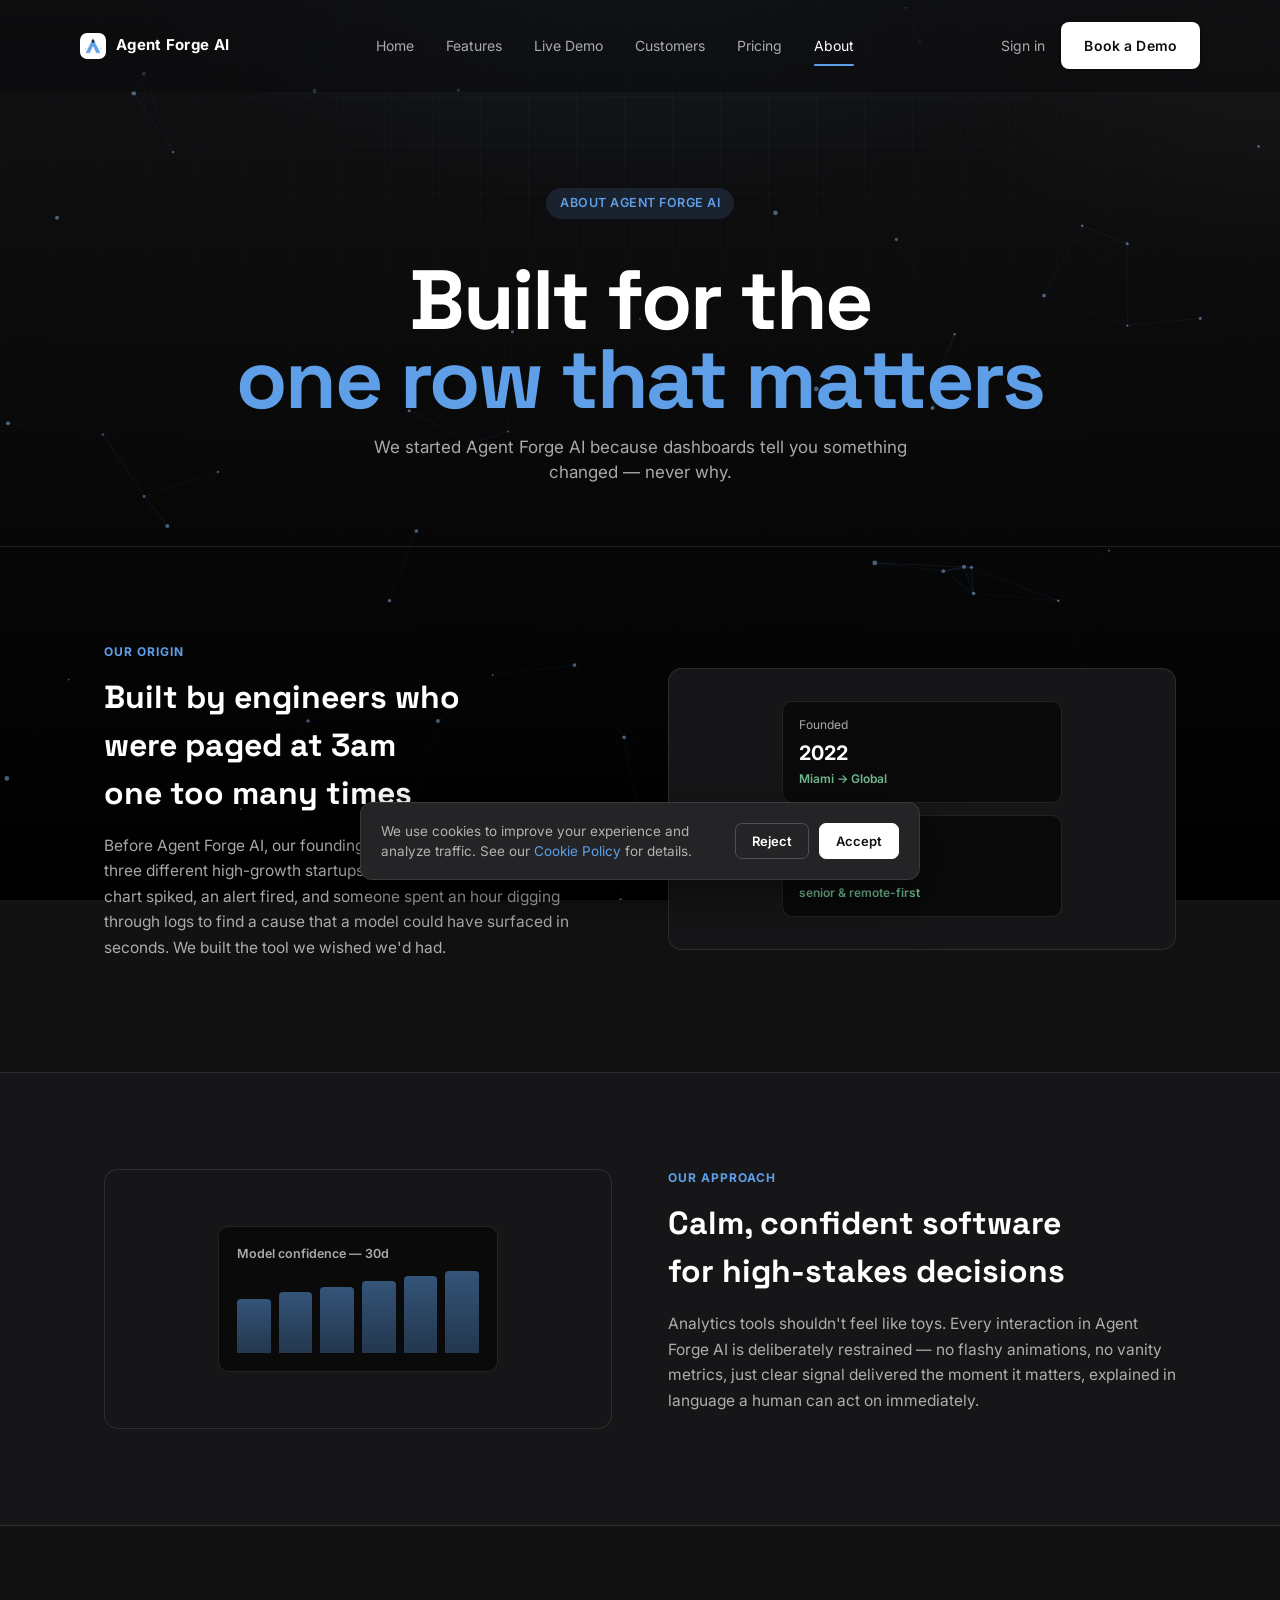
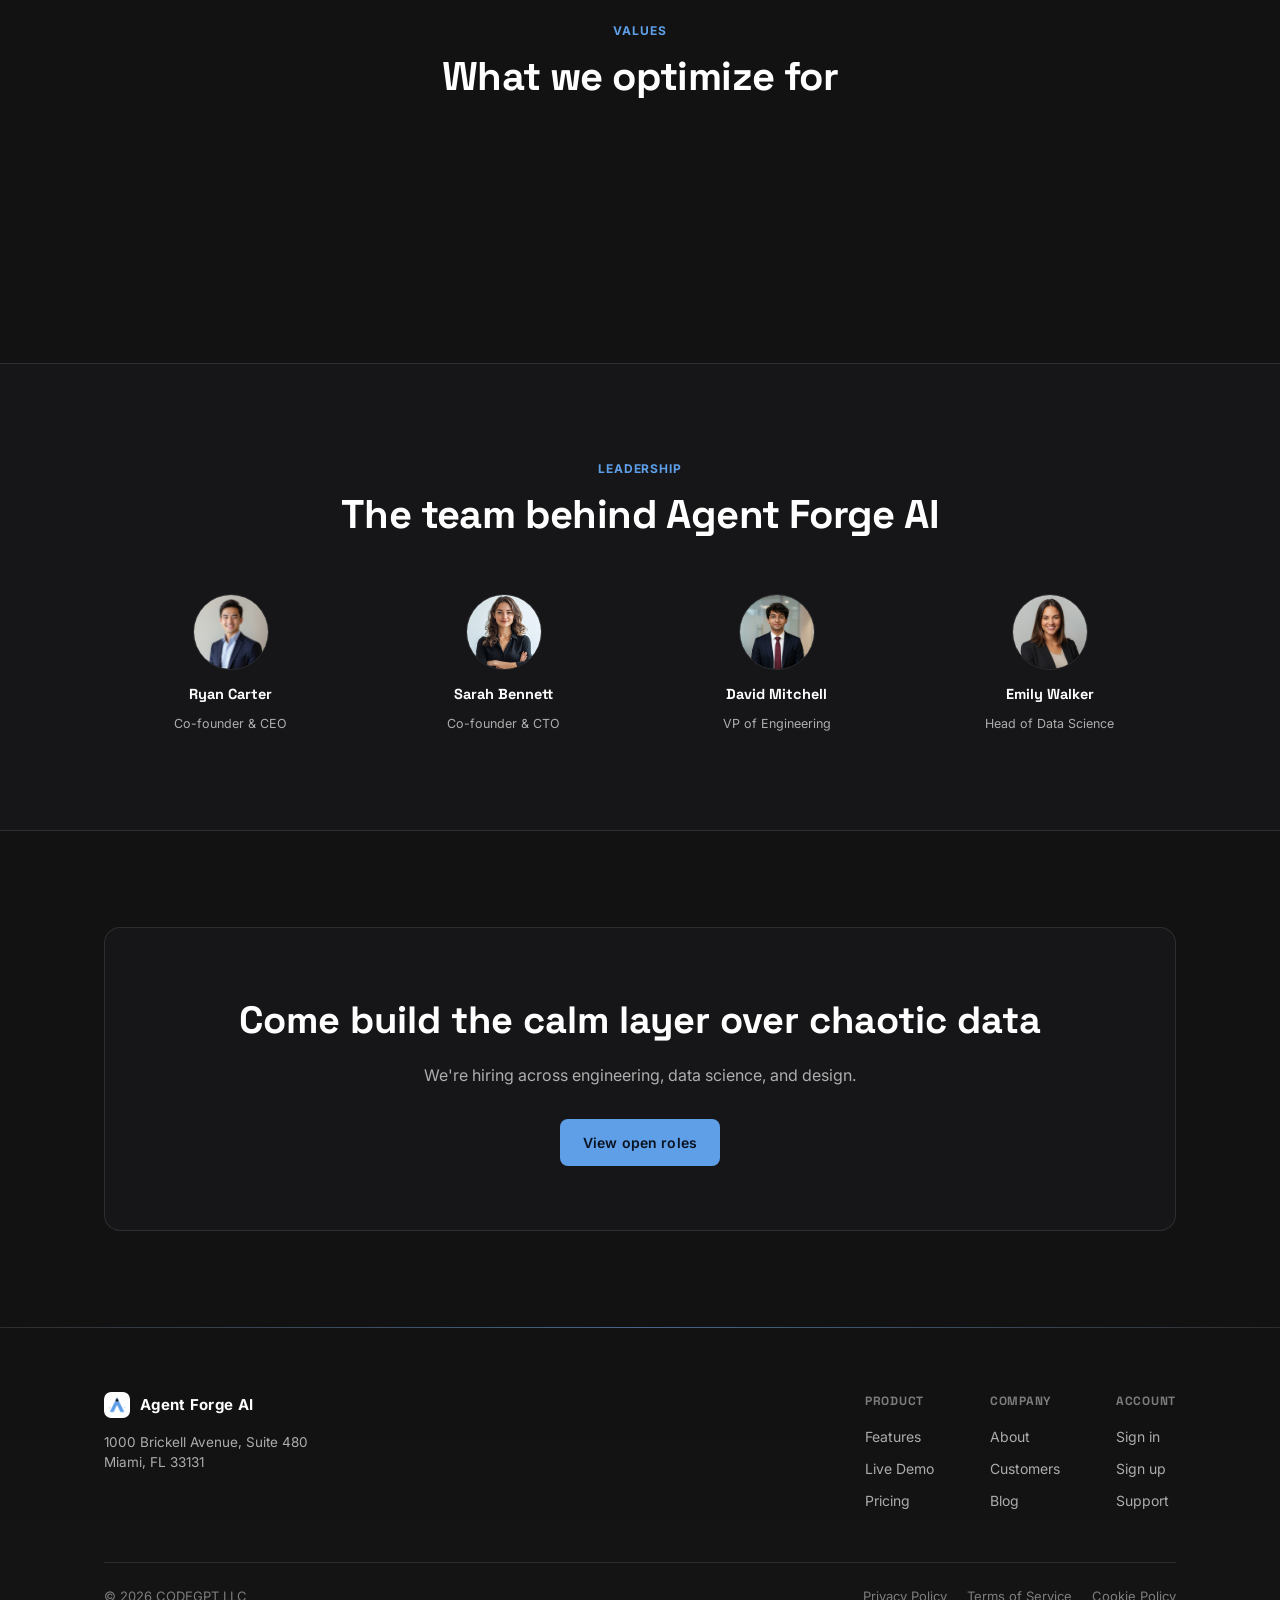
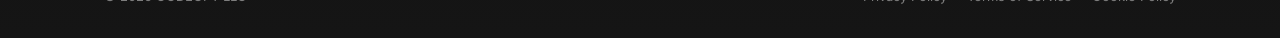
==== commit 9e0cd4b0: "Add files via upload" ====
--- a/about.html
+++ b/about.html
@@ -57,8 +57,8 @@
         </div>
         <div class="editorial-visual">
           <div class="mock-kpis" style="width:100%;max-width:280px;">
-            <div class="mock-kpi"><div class="k-label">Founded</div><div class="k-value">2023</div><div class="k-delta">Miami → Global</div></div>
-            <div class="mock-kpi"><div class="k-label">Team</div><div class="k-value">38</div><div class="k-delta">across 9 countries</div></div>
+            <div class="mock-kpi"><div class="k-label">Founded</div><div class="k-value">2022</div><div class="k-delta">Miami → Global</div></div>
+            <div class="mock-kpi"><div class="k-label">Team</div><div class="k-value">Small</div><div class="k-delta">senior & remote-first</div></div>
           </div>
         </div>
       </div>
--- a/assets/styles.css
+++ b/assets/styles.css
@@ -503,6 +503,14 @@
 .auth-divider::before,.auth-divider::after{content:'';flex:1;height:1px;background:var(--border-soft);}
 .auth-foot{text-align:center;font-size:13.5px;color:var(--ink-soft);margin-top:20px;}
 .auth-foot a{color:var(--accent);font-weight:600;}
+.form-banner{display:none;background:rgba(224,90,90,0.1);border:1px solid rgba(224,90,90,0.35);color:var(--red);font-size:13px;padding:12px 14px;border-radius:9px;margin-bottom:18px;line-height:1.5;}
+.form-banner.show{display:block;}
+.verify-code-input{text-align:center;font-size:22px;letter-spacing:8px;font-family:'JetBrains Mono',monospace;}
+.verify-hint{color:var(--ink-soft);font-size:13.5px;text-align:center;margin:0 0 24px;line-height:1.6;}
+.verify-hint strong{color:var(--ink);}
+.resend-link{color:var(--accent);font-weight:600;cursor:pointer;background:none;border:none;padding:0;font-size:13.5px;}
+.auth-success{text-align:center;padding:10px 0 4px;}
+.auth-success h1{color:var(--accent);}
 
 /* ---------- Post-auth loading state ---------- */
 .loading-shell{min-height:100vh;display:flex;flex-direction:column;align-items:center;justify-content:center;gap:24px;background:var(--canvas);}
